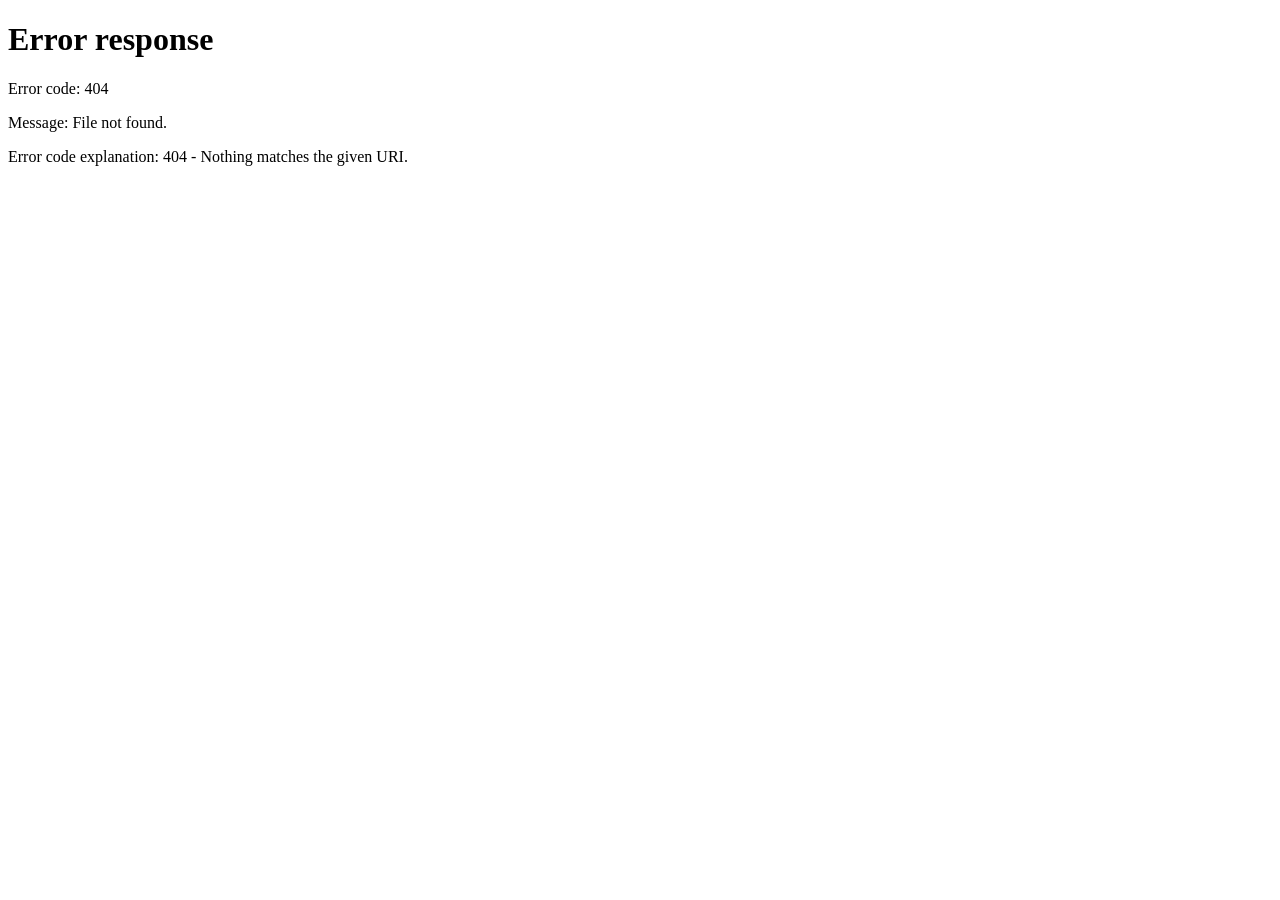
==== index.html @ 8a7a5783 "finalize" ====
<!DOCTYPE html>
<html lang="en">
<head>
    <meta charset="UTF-8">
    <meta http-equiv="refresh" content="0; url=landingpage.html">
    <script>
      // Change URL from /landingpage.html to /billyselectronics
      window.history.replaceState({}, '', '/billyselectronics');
    </script>
    <title>Redirecting...</title>
</head>
<body>
    <p>Redirecting to the landing page...</p>
</body>
</html>
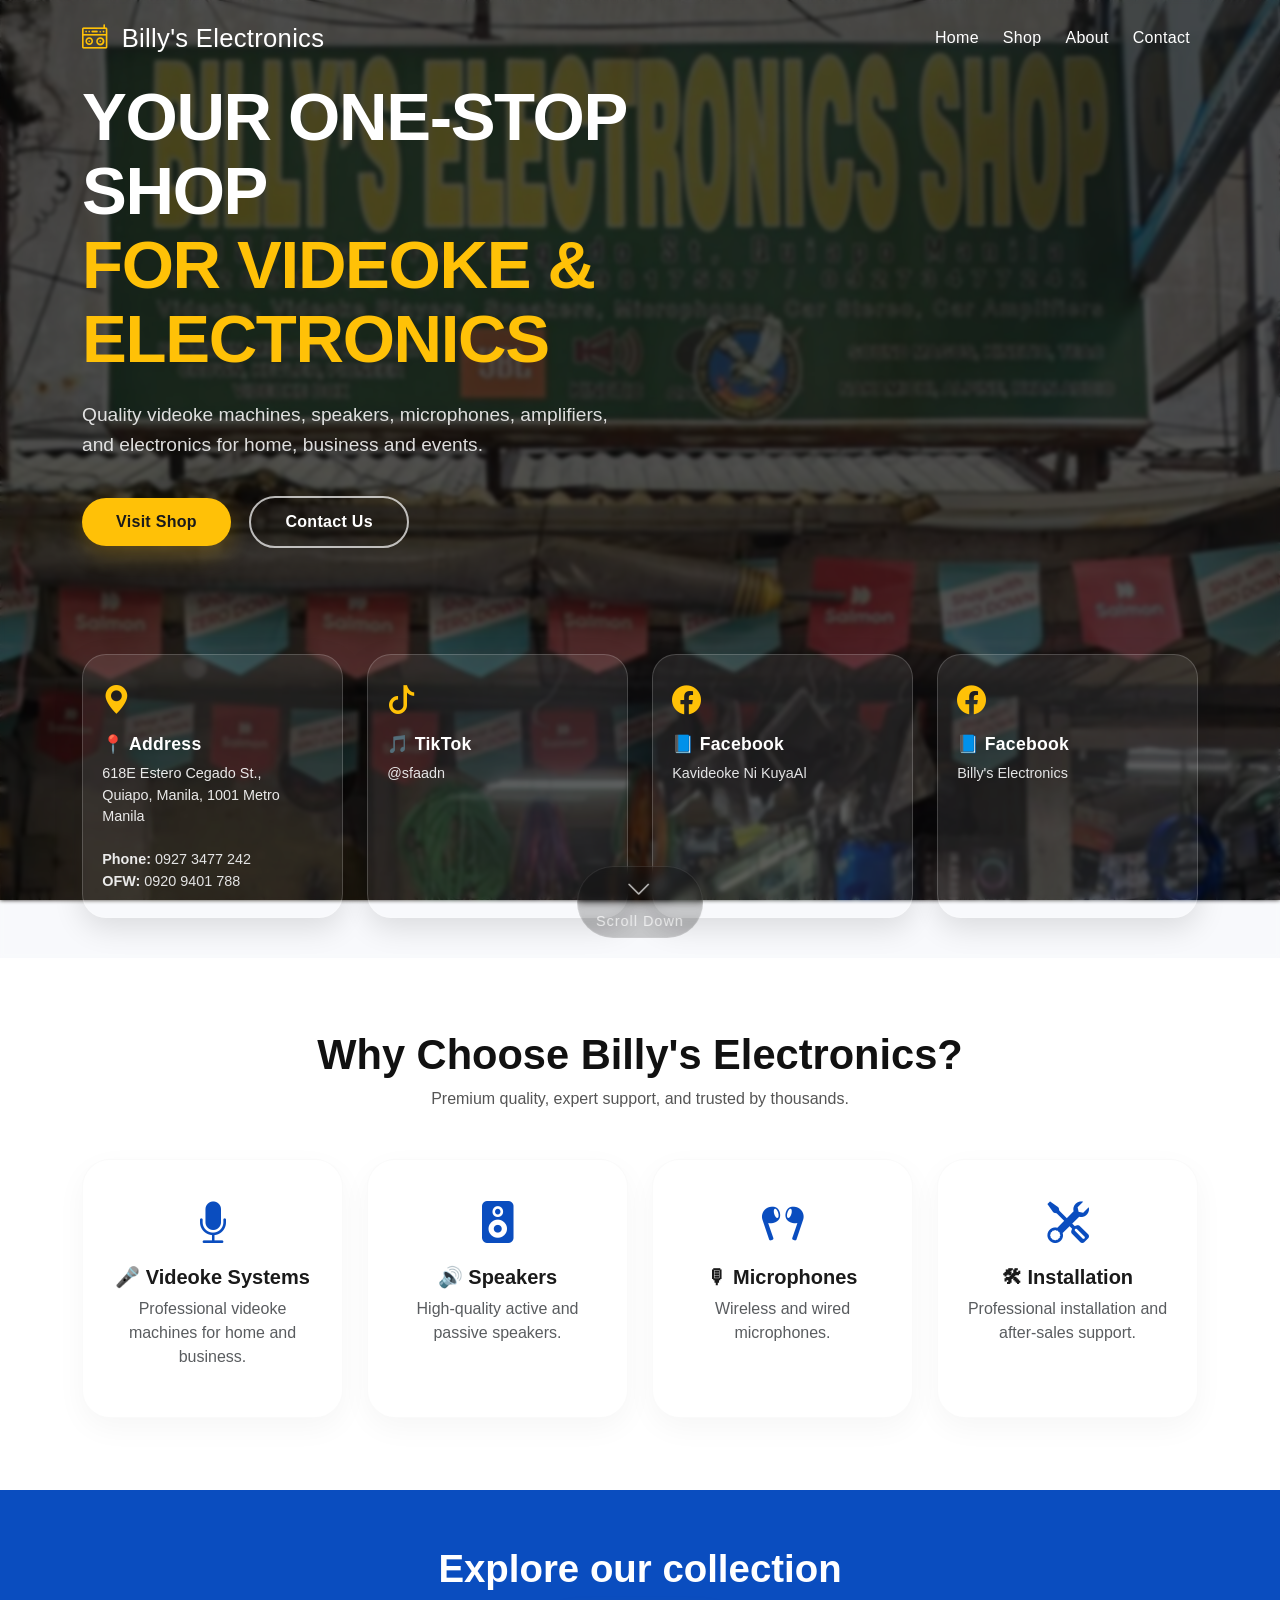
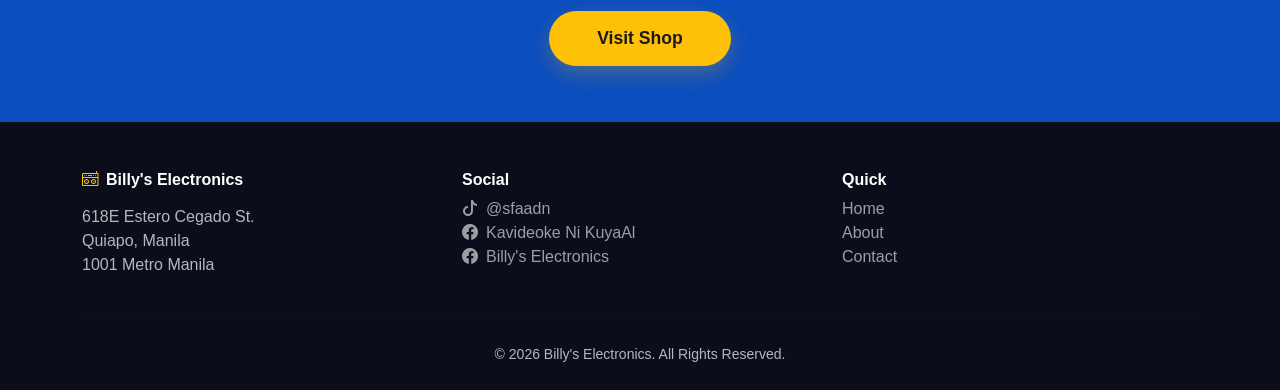
==== commit 8aa4d84d: "testing" ====
--- a/index.html
+++ b/index.html
@@ -1,15 +1,620 @@
 <!DOCTYPE html>
 <html lang="en">
 <head>
-    <meta charset="UTF-8">
-    <meta http-equiv="refresh" content="0; url=landingpage.html">
-    <script>
-      // Change URL from /landingpage.html to /billyselectronics
-      window.history.replaceState({}, '', '/billyselectronics');
-    </script>
-    <title>Redirecting...</title>
+  <meta charset="UTF-8" />
+  <meta name="viewport" content="width=device-width, initial-scale=1.0, maximum-scale=1.0, user-scalable=yes" />
+  <script>
+    // Change URL from /landingpage.html to /billyselectronics
+    window.history.replaceState({}, '', '/billyselectronics');
+  </script>
+  <title>Billy's Electronics · Videoke & Sound</title>
+  <!-- Google Fonts -->
+  <link rel="preconnect" href="https://fonts.googleapis.com" />
+  <link rel="preconnect" href="https://fonts.gstatic.com" crossorigin />
+  <link href="https://fonts.googleapis.com/css2?family=Inter:opsz,wght@14..32,300;14..32,400;14..32,600;14..32,700&family=Montserrat:wght@400;500;600;700&family=Poppins:wght@300;400;500;600;700&display=swap" rel="stylesheet" />
+  <!-- Bootstrap 5 CSS -->
+  <link href="https://cdn.jsdelivr.net/npm/bootstrap@5.3.0-alpha3/dist/css/bootstrap.min.css" rel="stylesheet" />
+  <!-- Bootstrap Icons -->
+  <link rel="stylesheet" href="https://cdn.jsdelivr.net/npm/bootstrap-icons@1.11.3/font/bootstrap-icons.min.css" />
+  <style>
+    /* ----- reset & base ----- */
+    * { margin: 0; padding: 0; box-sizing: border-box; }
+    body {
+      font-family: 'Inter', 'Poppins', 'Montserrat', sans-serif;
+      background: #f8f9fc;
+      color: #1a1a1a;
+      scroll-behavior: smooth;
+      overflow-x: hidden;
+    }
+    a { text-decoration: none; color: inherit; }
+    img { max-width: 100%; display: block; }
+
+    /* ----- color variables ----- */
+    :root {
+      --primary: #0A4DBF;
+      --secondary: #FFC107;
+      --overlay: rgba(0, 0, 0, 0.68);
+      --white: #ffffff;
+      --glass-bg: rgba(255, 255, 255, 0.08);
+      --glass-border: rgba(255, 255, 255, 0.18);
+    }
+
+    /* ----- navbar (transparent) ----- */
+    .navbar-transparent {
+      background: transparent !important;
+      transition: all 0.3s ease;
+      padding: 14px 0;
+    }
+    .navbar-transparent .navbar-brand,
+    .navbar-transparent .nav-link {
+      color: white !important;
+      font-weight: 500;
+      letter-spacing: 0.3px;
+      transition: color 0.2s;
+    }
+    .navbar-transparent .nav-link:hover {
+      color: var(--secondary) !important;
+    }
+    .navbar-scrolled {
+      background: #0A4DBF !important;
+      backdrop-filter: blur(8px);
+      -webkit-backdrop-filter: blur(8px);
+      box-shadow: 0 6px 24px rgba(0,0,0,0.12);
+      border-bottom: 1px solid rgba(255,255,255,0.08);
+    }
+    .navbar-scrolled .navbar-brand,
+    .navbar-scrolled .nav-link {
+      color: white !important;
+    }
+    .navbar-brand {
+      font-weight: 700;
+      font-size: 1.6rem;
+      letter-spacing: -0.5px;
+    }
+    .navbar-brand i {
+      color: var(--secondary);
+      margin-right: 6px;
+    }
+
+    /* ----- hero section (full viewport) ----- */
+    .hero-section {
+      min-height: 100vh;
+      width: 100%;
+      display: flex;
+      align-items: center;
+      position: relative;
+      background: linear-gradient(var(--overlay), var(--overlay)), 
+                  url("Background/bg.jpg") center/cover no-repeat;
+      background-attachment: fixed;
+      backdrop-filter: blur(2px);
+      -webkit-backdrop-filter: blur(2px);
+      padding: 80px 0 40px;
+      overflow: hidden;
+    }
+    .hero-section::before {
+      content: '';
+      position: absolute;
+      inset: 0;
+      backdrop-filter: blur(2px);
+      -webkit-backdrop-filter: blur(2px);
+      pointer-events: none;
+      z-index: 0;
+    }
+    .hero-section > .container {
+      position: relative;
+      z-index: 2;
+    }
+
+    .hero-title {
+      font-family: 'Poppins', sans-serif;
+      font-weight: 700;
+      font-size: 4.2rem;
+      line-height: 1.1;
+      color: white;
+      letter-spacing: -0.02em;
+      max-width: 800px;
+    }
+    .hero-title .highlight {
+      color: var(--secondary);
+      display: inline-block;
+    }
+    .hero-desc {
+      font-size: 1.2rem;
+      font-weight: 400;
+      color: rgba(255,255,255,0.85);
+      max-width: 540px;
+      margin: 1.5rem 0 2.2rem;
+      line-height: 1.6;
+      font-family: 'Inter', sans-serif;
+    }
+    .btn-group-hero .btn {
+      padding: 12px 34px;
+      font-weight: 600;
+      border-radius: 60px;
+      transition: all 0.25s ease;
+      margin-right: 14px;
+      margin-bottom: 10px;
+      letter-spacing: 0.3px;
+    }
+    .btn-primary-custom {
+      background: var(--secondary);
+      border: none;
+      color: #1a1a1a;
+      box-shadow: 0 8px 22px rgba(255, 193, 7, 0.25);
+    }
+    .btn-primary-custom:hover {
+      background: #e6ae00;
+      transform: translateY(-4px) scale(1.02);
+      box-shadow: 0 14px 28px rgba(255, 193, 7, 0.35);
+      color: #0a0a0a;
+    }
+    .btn-outline-light-custom {
+      background: transparent;
+      border: 2px solid rgba(255,255,255,0.7);
+      color: white;
+      backdrop-filter: blur(2px);
+    }
+    .btn-outline-light-custom:hover {
+      background: white;
+      color: #0A4DBF;
+      border-color: white;
+      transform: translateY(-4px);
+      box-shadow: 0 12px 24px rgba(0,0,0,0.15);
+    }
+
+    /* glassmorphism cards (contact info) */
+    .glass-card {
+      background: var(--glass-bg);
+      backdrop-filter: blur(12px);
+      -webkit-backdrop-filter: blur(12px);
+      border: 1px solid var(--glass-border);
+      border-radius: 24px;
+      padding: 1.5rem 1.2rem;
+      color: white;
+      transition: all 0.3s ease;
+      height: 100%;
+      box-shadow: 0 10px 30px rgba(0,0,0,0.12);
+    }
+    .glass-card:hover {
+      transform: translateY(-8px);
+      background: rgba(255,255,255,0.14);
+      border-color: rgba(255,255,255,0.3);
+      box-shadow: 0 20px 40px rgba(0,0,0,0.25);
+    }
+    .glass-card .card-icon {
+      font-size: 1.8rem;
+      margin-bottom: 8px;
+      color: var(--secondary);
+    }
+    .glass-card .card-title {
+      font-weight: 600;
+      font-size: 1.1rem;
+      letter-spacing: 0.3px;
+      color: white;
+    }
+    .glass-card .card-text {
+      font-size: 0.9rem;
+      opacity: 0.9;
+      margin: 6px 0 0;
+      line-height: 1.5;
+    }
+
+    /* floating scroll indicator */
+    .scroll-indicator {
+      position: absolute;
+      bottom: 20px;
+      left: 50%;
+      transform: translateX(-50%);
+      z-index: 5;
+      color: rgba(255,255,255,0.7);
+      text-align: center;
+      animation: floatDown 2.4s ease-in-out infinite;
+      font-size: 0.9rem;
+      letter-spacing: 1px;
+      font-weight: 300;
+      backdrop-filter: blur(4px);
+      padding: 4px 18px;
+      border-radius: 40px;
+      background: rgba(0,0,0,0.2);
+      border: 1px solid rgba(255,255,255,0.1);
+    }
+    .scroll-indicator i {
+      display: block;
+      font-size: 1.6rem;
+      margin-bottom: 2px;
+    }
+    @keyframes floatDown {
+      0% { opacity: 0.5; transform: translateX(-50%) translateY(0); }
+      50% { opacity: 1; transform: translateX(-50%) translateY(8px); }
+      100% { opacity: 0.5; transform: translateX(-50%) translateY(0); }
+    }
+
+    /* ----- sections ----- */
+    .section-title {
+      font-family: 'Poppins', sans-serif;
+      font-weight: 700;
+      font-size: 2.6rem;
+      color: #111;
+    }
+    .section-subtitle {
+      color: #555;
+      font-weight: 400;
+    }
+
+    /* feature cards (why choose) */
+    .feature-card {
+      background: white;
+      border-radius: 28px;
+      padding: 2rem 1.5rem;
+      box-shadow: 0 10px 30px rgba(0,0,0,0.04);
+      transition: all 0.3s ease;
+      height: 100%;
+      border: 1px solid rgba(0,0,0,0.02);
+    }
+    .feature-card:hover {
+      transform: translateY(-12px);
+      box-shadow: 0 28px 48px rgba(10, 77, 191, 0.08);
+      border-color: rgba(10, 77, 191, 0.12);
+    }
+    .feature-icon {
+      font-size: 2.6rem;
+      color: var(--primary);
+      margin-bottom: 10px;
+    }
+    .feature-card h5 {
+      font-weight: 700;
+      margin-top: 6px;
+    }
+
+    /* footer */
+    .footer-dark {
+      background: #0b0e1a;
+      color: rgba(255,255,255,0.7);
+      padding: 3rem 0 1.5rem;
+    }
+    .footer-dark h6 {
+      color: white;
+      font-weight: 600;
+    }
+    .footer-dark a {
+      color: rgba(255,255,255,0.6);
+      transition: 0.2s;
+    }
+    .footer-dark a:hover {
+      color: var(--secondary);
+    }
+    .footer-divider {
+      border-color: rgba(255,255,255,0.06);
+    }
+
+    /* animations */
+    .fade-up {
+      opacity: 0;
+      transform: translateY(30px);
+      animation: fadeUp 0.8s ease forwards;
+    }
+    @keyframes fadeUp {
+      to { opacity: 1; transform: translateY(0); }
+    }
+    .delay-1 { animation-delay: 0.1s; }
+    .delay-2 { animation-delay: 0.2s; }
+    .delay-3 { animation-delay: 0.3s; }
+    .delay-4 { animation-delay: 0.4s; }
+
+    /* ----- PHONE-SIZE RESPONSIVE (max-width: 576px) ----- */
+    @media (max-width: 576px) {
+      /* hero */
+      .hero-title {
+        font-size: 2.1rem !important;
+        line-height: 1.2;
+      }
+      .hero-desc {
+        font-size: 0.95rem !important;
+        max-width: 100%;
+        margin: 1rem 0 1.5rem;
+      }
+      .btn-group-hero .btn {
+        padding: 10px 22px !important;
+        font-size: 0.95rem;
+        margin-right: 6px;
+        width: 100%;
+        max-width: 200px;
+      }
+      .btn-group-hero {
+        display: flex;
+        flex-wrap: wrap;
+        gap: 10px;
+        justify-content: center;
+      }
+      /* glass cards on phone: stack & smaller */
+      .glass-card {
+        padding: 1rem 0.8rem;
+        border-radius: 20px;
+      }
+      .glass-card .card-icon {
+        font-size: 1.4rem;
+      }
+      .glass-card .card-title {
+        font-size: 0.95rem;
+      }
+      .glass-card .card-text {
+        font-size: 0.8rem;
+      }
+      /* section title */
+      .section-title {
+        font-size: 1.8rem !important;
+      }
+      /* feature cards */
+      .feature-card {
+        padding: 1.5rem 1rem;
+      }
+      .feature-icon {
+        font-size: 2rem;
+      }
+      .feature-card h5 {
+        font-size: 1rem;
+      }
+      /* footer */
+      .footer-dark {
+        text-align: center;
+      }
+      .footer-dark .col-md-4 {
+        margin-bottom: 1.5rem;
+      }
+      /* scroll indicator hidden on small screens to avoid clutter */
+      .scroll-indicator {
+        display: none;
+      }
+      /* navbar brand smaller */
+      .navbar-brand {
+        font-size: 1.2rem;
+      }
+    }
+
+    /* extra small tweaks for 375px and below */
+    @media (max-width: 375px) {
+      .hero-title {
+        font-size: 1.8rem !important;
+      }
+      .glass-card {
+        padding: 0.8rem 0.6rem;
+      }
+      .btn-group-hero .btn {
+        padding: 8px 16px !important;
+        font-size: 0.85rem;
+        max-width: 170px;
+      }
+    }
+
+    /* --- single CTA button (visit shop) --- */
+    .btn-visit-shop {
+      background: var(--secondary);
+      border: none;
+      color: #1a1a1a;
+      box-shadow: 0 8px 22px rgba(255, 193, 7, 0.25);
+      padding: 14px 48px;
+      font-weight: 600;
+      border-radius: 60px;
+      transition: all 0.25s ease;
+      font-size: 1.1rem;
+      display: inline-block;
+    }
+    .btn-visit-shop:hover {
+      background: #e6ae00;
+      transform: translateY(-4px) scale(1.02);
+      box-shadow: 0 14px 28px rgba(255, 193, 7, 0.35);
+      color: #0a0a0a;
+    }
+    .cta-single {
+      background: #0A4DBF;
+      padding: 3.5rem 0;
+      color: white;
+      text-align: center;
+    }
+    .cta-single h2 {
+      font-weight: 700;
+      font-size: 2.4rem;
+      margin-bottom: 1.2rem;
+    }
+    @media (max-width: 576px) {
+      .cta-single h2 {
+        font-size: 1.8rem !important;
+      }
+      .btn-visit-shop {
+        padding: 12px 32px;
+        font-size: 1rem;
+      }
+    }
+  </style>
 </head>
 <body>
-    <p>Redirecting to the landing page...</p>
+
+  <!-- ========== NAVBAR ========== -->
+  <nav class="navbar navbar-expand-lg navbar-transparent fixed-top" id="mainNav">
+    <div class="container">
+      <a class="navbar-brand" href="#">
+        <i class="bi bi-boombox"></i> Billy's Electronics
+      </a>
+      <button class="navbar-toggler border-0" type="button" data-bs-toggle="collapse" data-bs-target="#navMenu" 
+              aria-controls="navMenu" aria-expanded="false" aria-label="Toggle navigation">
+        <span class="navbar-toggler-icon" style="filter: invert(1);"></span>
+      </button>
+      <div class="collapse navbar-collapse" id="navMenu">
+        <ul class="navbar-nav ms-auto gap-2 align-items-lg-center">
+          <li class="nav-item"><a class="nav-link" href="#home">Home</a></li>
+          <li class="nav-item"><a class="nav-link" href="shop.html">Shop</a></li>
+          <li class="nav-item"><a class="nav-link" href="#about">About</a></li>
+          <li class="nav-item"><a class="nav-link" href="#contact">Contact</a></li>
+        </ul>
+      </div>
+    </div>
+  </nav>
+
+  <!-- ========== HERO (Landing + Contact) ========== -->
+  <section class="hero-section" id="home">
+    <div class="container">
+      <div class="row align-items-center">
+        <div class="col-lg-8">
+          <h1 class="hero-title fade-up">
+            YOUR ONE-STOP SHOP <br>
+            <span class="highlight">FOR VIDEOKE &amp; ELECTRONICS</span>
+          </h1>
+          <p class="hero-desc fade-up delay-1">
+            Quality videoke machines, speakers, microphones, amplifiers, and electronics for home, business and events.
+          </p>
+          <div class="btn-group-hero fade-up delay-2">
+            <a href="shop.html" class="btn btn-primary-custom">Visit Shop</a>
+            <a href="#contact" class="btn btn-outline-light-custom">Contact Us</a>
+          </div>
+        </div>
+      </div>
+
+      <!-- Glassmorphism contact cards (exactly as requested) -->
+      <div class="row g-4 mt-5 pt-4 fade-up delay-3" id="contact">
+        <div class="col-sm-6 col-lg-3">
+          <div class="glass-card">
+            <div class="card-icon"><i class="bi bi-geo-alt-fill"></i></div>
+            <div class="card-title">📍 Address</div>
+            <div class="card-text">
+              618E Estero Cegado St.,<br>Quiapo, Manila, 1001 Metro Manila<br><br>
+              <strong>Phone:</strong> <a href="tel:+639273477242" class="text-light text-decoration-none">0927 3477 242</a><br>
+              <strong>OFW:</strong> <a href="tel:+639209401788" class="text-light text-decoration-none">0920 9401 788</a>
+            </div>
+          </div>
+        </div>
+        <div class="col-sm-6 col-lg-3">
+          <div class="glass-card">
+            <div class="card-icon"><i class="bi bi-tiktok"></i></div>
+            <div class="card-title">🎵 TikTok</div>
+            <div class="card-text">
+              <a href="https://www.tiktok.com/@sfaadn?is_from_webapp=1&sender_device=pc" target="_blank" rel="noopener noreferrer" class="text-light text-decoration-none">@sfaadn</a>
+            </div>
+          </div>
+        </div>
+        <div class="col-sm-6 col-lg-3">
+          <div class="glass-card">
+            <div class="card-icon"><i class="bi bi-facebook"></i></div>
+            <div class="card-title">📘 Facebook</div>
+            <div class="card-text">
+              <a href="https://www.facebook.com/Kavideoke.ni.KuyaAL" target="_blank" rel="noopener noreferrer" class="text-light text-decoration-none">Kavideoke Ni KuyaAl</a>
+            </div>
+          </div>
+        </div>
+        <div class="col-sm-6 col-lg-3">
+          <div class="glass-card">
+            <div class="card-icon"><i class="bi bi-facebook"></i></div>
+            <div class="card-title">📘 Facebook</div>
+            <div class="card-text">
+              <a href="https://www.facebook.com/Billys.Electronics" target="_blank" rel="noopener noreferrer" class="text-light text-decoration-none">Billy's Electronics</a>
+            </div>
+          </div>
+        </div>
+      </div>
+    </div>
+
+    <!-- floating scroll indicator -->
+    <div class="scroll-indicator">
+      <i class="bi bi-chevron-down"></i>
+      Scroll Down
+    </div>
+  </section>
+
+  <!-- ========== ABOUT PREVIEW (Why choose) ========== -->
+  <section class="py-5" id="about" style="background: white;">
+    <div class="container py-4">
+      <div class="text-center mb-5">
+        <h2 class="section-title">Why Choose Billy's Electronics?</h2>
+        <p class="section-subtitle">Premium quality, expert support, and trusted by thousands.</p>
+      </div>
+      <div class="row g-4">
+        <div class="col-md-6 col-lg-3">
+          <div class="feature-card text-center">
+            <div class="feature-icon"><i class="bi bi-mic-fill"></i></div>
+            <h5>🎤 Videoke Systems</h5>
+            <p class="text-muted">Professional videoke machines for home and business.</p>
+          </div>
+        </div>
+        <div class="col-md-6 col-lg-3">
+          <div class="feature-card text-center">
+            <div class="feature-icon"><i class="bi bi-speaker-fill"></i></div>
+            <h5>🔊 Speakers</h5>
+            <p class="text-muted">High-quality active and passive speakers.</p>
+          </div>
+        </div>
+        <div class="col-md-6 col-lg-3">
+          <div class="feature-card text-center">
+            <div class="feature-icon"><i class="bi bi-earbuds"></i></div>
+            <h5>🎙 Microphones</h5>
+            <p class="text-muted">Wireless and wired microphones.</p>
+          </div>
+        </div>
+        <div class="col-md-6 col-lg-3">
+          <div class="feature-card text-center">
+            <div class="feature-icon"><i class="bi bi-tools"></i></div>
+            <h5>🛠 Installation</h5>
+            <p class="text-muted">Professional installation and after-sales support.</p>
+          </div>
+        </div>
+      </div>
+    </div>
+  </section>
+
+  <!-- ========== SINGLE CTA: VISIT SHOP (replaces old CTA) ========== -->
+  <section class="cta-single">
+    <div class="container">
+      <h2>Explore our collection</h2>
+      <a href="shop.html" class="btn-visit-shop">Visit Shop</a>
+    </div>
+  </section>
+
+  <!-- ========== FOOTER ========== -->
+  <footer class="footer-dark">
+    <div class="container">
+      <div class="row g-4">
+        <div class="col-md-4">
+          <h6 class="mb-3"><i class="bi bi-boombox me-2" style="color:var(--secondary);"></i>Billy's Electronics</h6>
+          <address>618E Estero Cegado St.<br>Quiapo, Manila<br>1001 Metro Manila</address>
+        </div>
+        <div class="col-md-4">
+          <h6>Social</h6>
+          <ul class="list-unstyled">
+            <li><a href="https://www.tiktok.com/@sfaadn?is_from_webapp=1&sender_device=pc" target="_blank" rel="noopener noreferrer"><i class="bi bi-tiktok me-2"></i>@sfaadn</a></li>
+            <li><a href="https://www.facebook.com/Kavideoke.ni.KuyaAL" target="_blank" rel="noopener noreferrer"><i class="bi bi-facebook me-2"></i>Kavideoke Ni KuyaAl</a></li>
+            <li><a href="https://www.facebook.com/Billys.Electronics" target="_blank" rel="noopener noreferrer"><i class="bi bi-facebook me-2"></i>Billy's Electronics</a></li>
+          </ul>
+        </div>
+        <div class="col-md-4">
+          <h6>Quick</h6>
+          <ul class="list-unstyled">
+            <li><a href="#home">Home</a></li>
+            <li><a href="#about">About</a></li>
+            <li><a href="#contact">Contact</a></li>
+          </ul>
+        </div>
+      </div>
+      <hr class="footer-divider mt-4">
+      <div class="text-center pt-2">
+        <small>© 2026 Billy's Electronics. All Rights Reserved.</small>
+      </div>
+    </div>
+  </footer>
+
+  <!-- Bootstrap JS -->
+  <script src="https://cdn.jsdelivr.net/npm/bootstrap@5.3.0-alpha3/dist/js/bootstrap.bundle.min.js"></script>
+  <!-- navbar scroll effect -->
+  <script>
+    (function() {
+      const nav = document.getElementById('mainNav');
+      window.addEventListener('scroll', function() {
+        if (window.scrollY > 50) {
+          nav.classList.add('navbar-scrolled');
+          nav.classList.remove('navbar-transparent');
+        } else {
+          nav.classList.remove('navbar-scrolled');
+          nav.classList.add('navbar-transparent');
+        }
+      });
+    })();
+  </script>
 </body>
-</html>+</html>
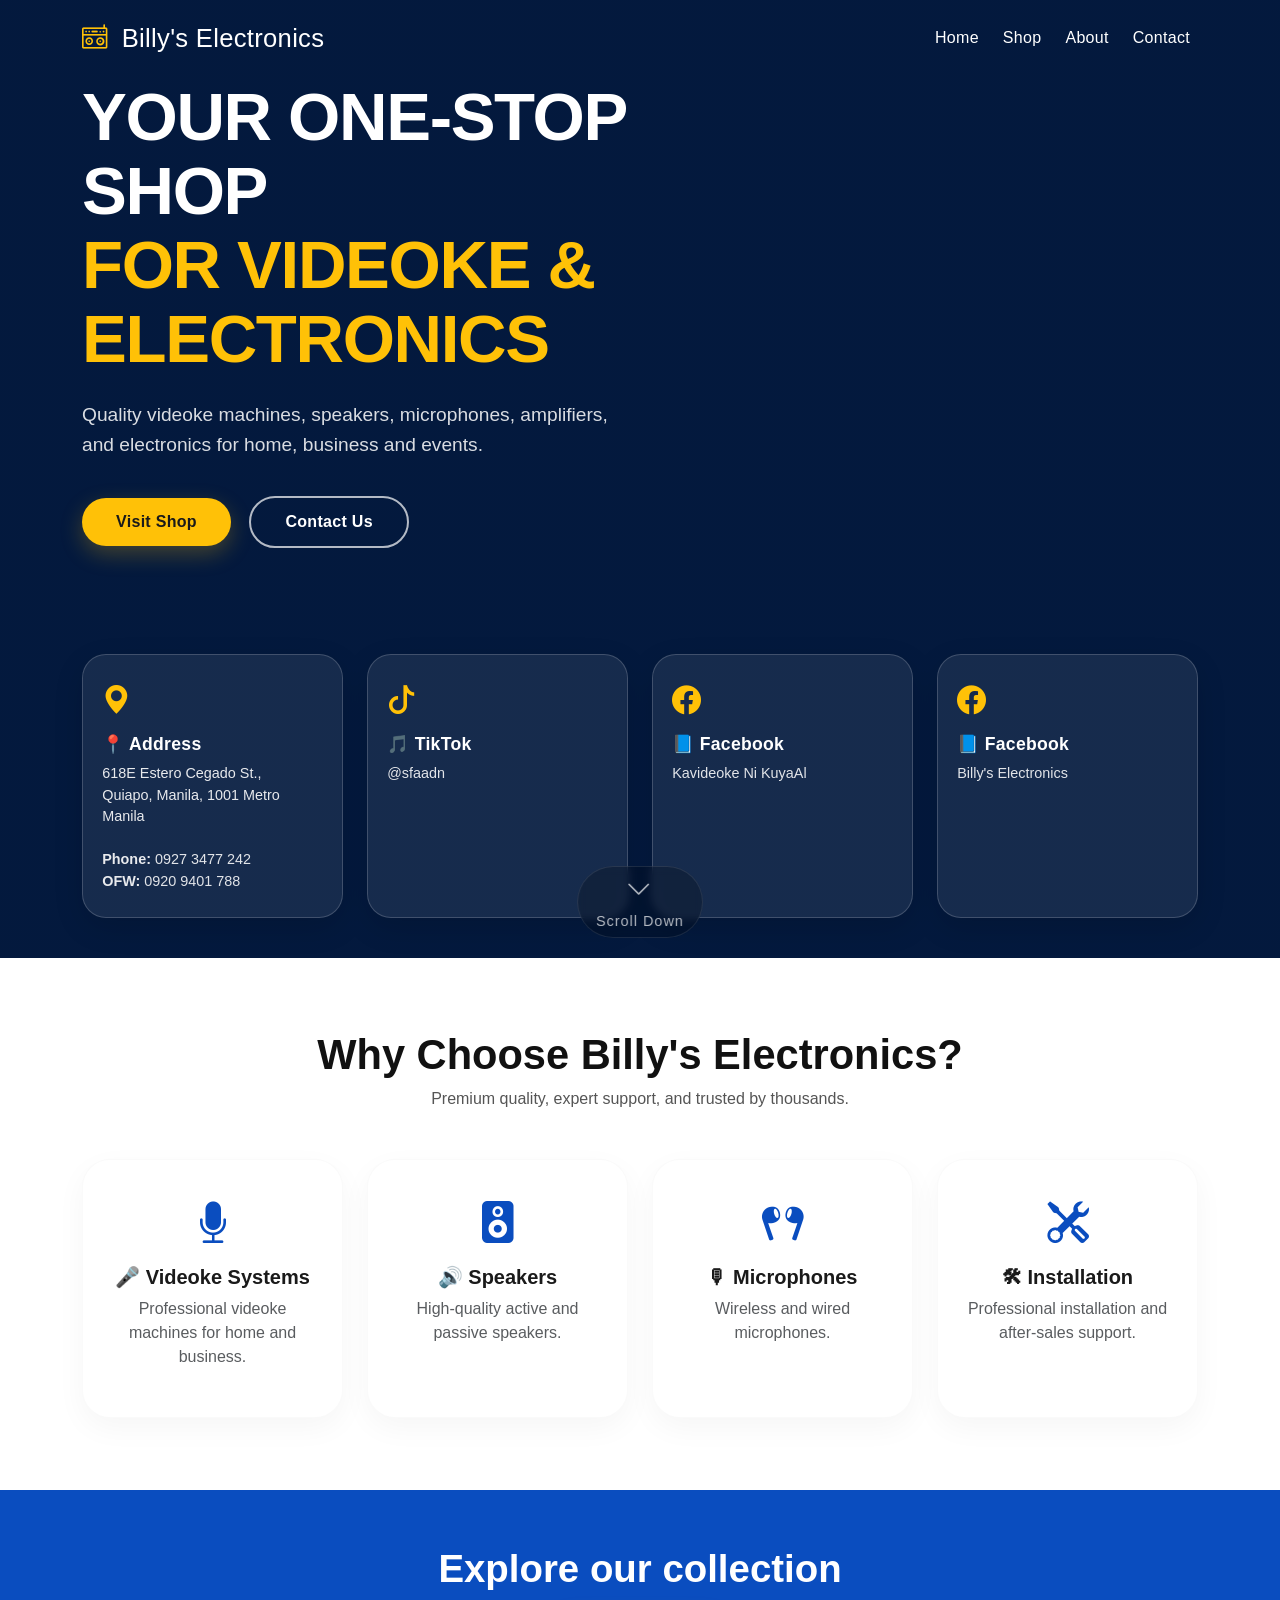
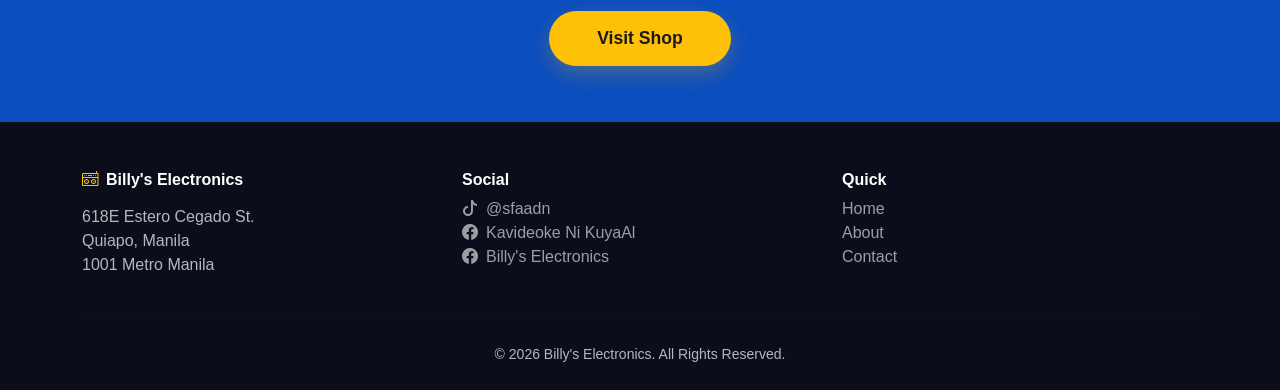
==== commit 533b7d74: "finalize" ====
--- a/index.html
+++ b/index.html
@@ -3,10 +3,6 @@
 <head>
   <meta charset="UTF-8" />
   <meta name="viewport" content="width=device-width, initial-scale=1.0, maximum-scale=1.0, user-scalable=yes" />
-  <script>
-    // Change URL from /landingpage.html to /billyselectronics
-    window.history.replaceState({}, '', '/billyselectronics');
-  </script>
   <title>Billy's Electronics · Videoke & Sound</title>
   <!-- Google Fonts -->
   <link rel="preconnect" href="https://fonts.googleapis.com" />
@@ -84,10 +80,7 @@
       align-items: center;
       position: relative;
       background: linear-gradient(var(--overlay), var(--overlay)), 
-                  url("Background/bg.jpg") center/cover no-repeat;
-      background-attachment: fixed;
-      backdrop-filter: blur(2px);
-      -webkit-backdrop-filter: blur(2px);
+                  url("data:image/svg+xml,%3Csvg xmlns='http://www.w3.org/2000/svg' width='100' height='100' viewBox='0 0 100 100'%3E%3Crect width='100' height='100' fill='%230A4DBF'/%3E%3C/svg%3E") center/cover no-repeat;
       padding: 80px 0 40px;
       overflow: hidden;
     }
@@ -95,8 +88,6 @@
       content: '';
       position: absolute;
       inset: 0;
-      backdrop-filter: blur(2px);
-      -webkit-backdrop-filter: blur(2px);
       pointer-events: none;
       z-index: 0;
     }
@@ -442,7 +433,7 @@
       <div class="collapse navbar-collapse" id="navMenu">
         <ul class="navbar-nav ms-auto gap-2 align-items-lg-center">
           <li class="nav-item"><a class="nav-link" href="#home">Home</a></li>
-          <li class="nav-item"><a class="nav-link" href="shop.html">Shop</a></li>
+          <li class="nav-item"><a class="nav-link" href="./shop.html">Shop</a></li>
           <li class="nav-item"><a class="nav-link" href="#about">About</a></li>
           <li class="nav-item"><a class="nav-link" href="#contact">Contact</a></li>
         </ul>
@@ -463,7 +454,7 @@
             Quality videoke machines, speakers, microphones, amplifiers, and electronics for home, business and events.
           </p>
           <div class="btn-group-hero fade-up delay-2">
-            <a href="shop.html" class="btn btn-primary-custom">Visit Shop</a>
+            <a href="./shop.html" class="btn btn-primary-custom">Visit Shop</a>
             <a href="#contact" class="btn btn-outline-light-custom">Contact Us</a>
           </div>
         </div>
@@ -563,7 +554,7 @@
   <section class="cta-single">
     <div class="container">
       <h2>Explore our collection</h2>
-      <a href="shop.html" class="btn-visit-shop">Visit Shop</a>
+      <a href="./shop.html" class="btn-visit-shop">Visit Shop</a>
     </div>
   </section>
 
@@ -617,4 +608,4 @@
     })();
   </script>
 </body>
-</html>
+</html>
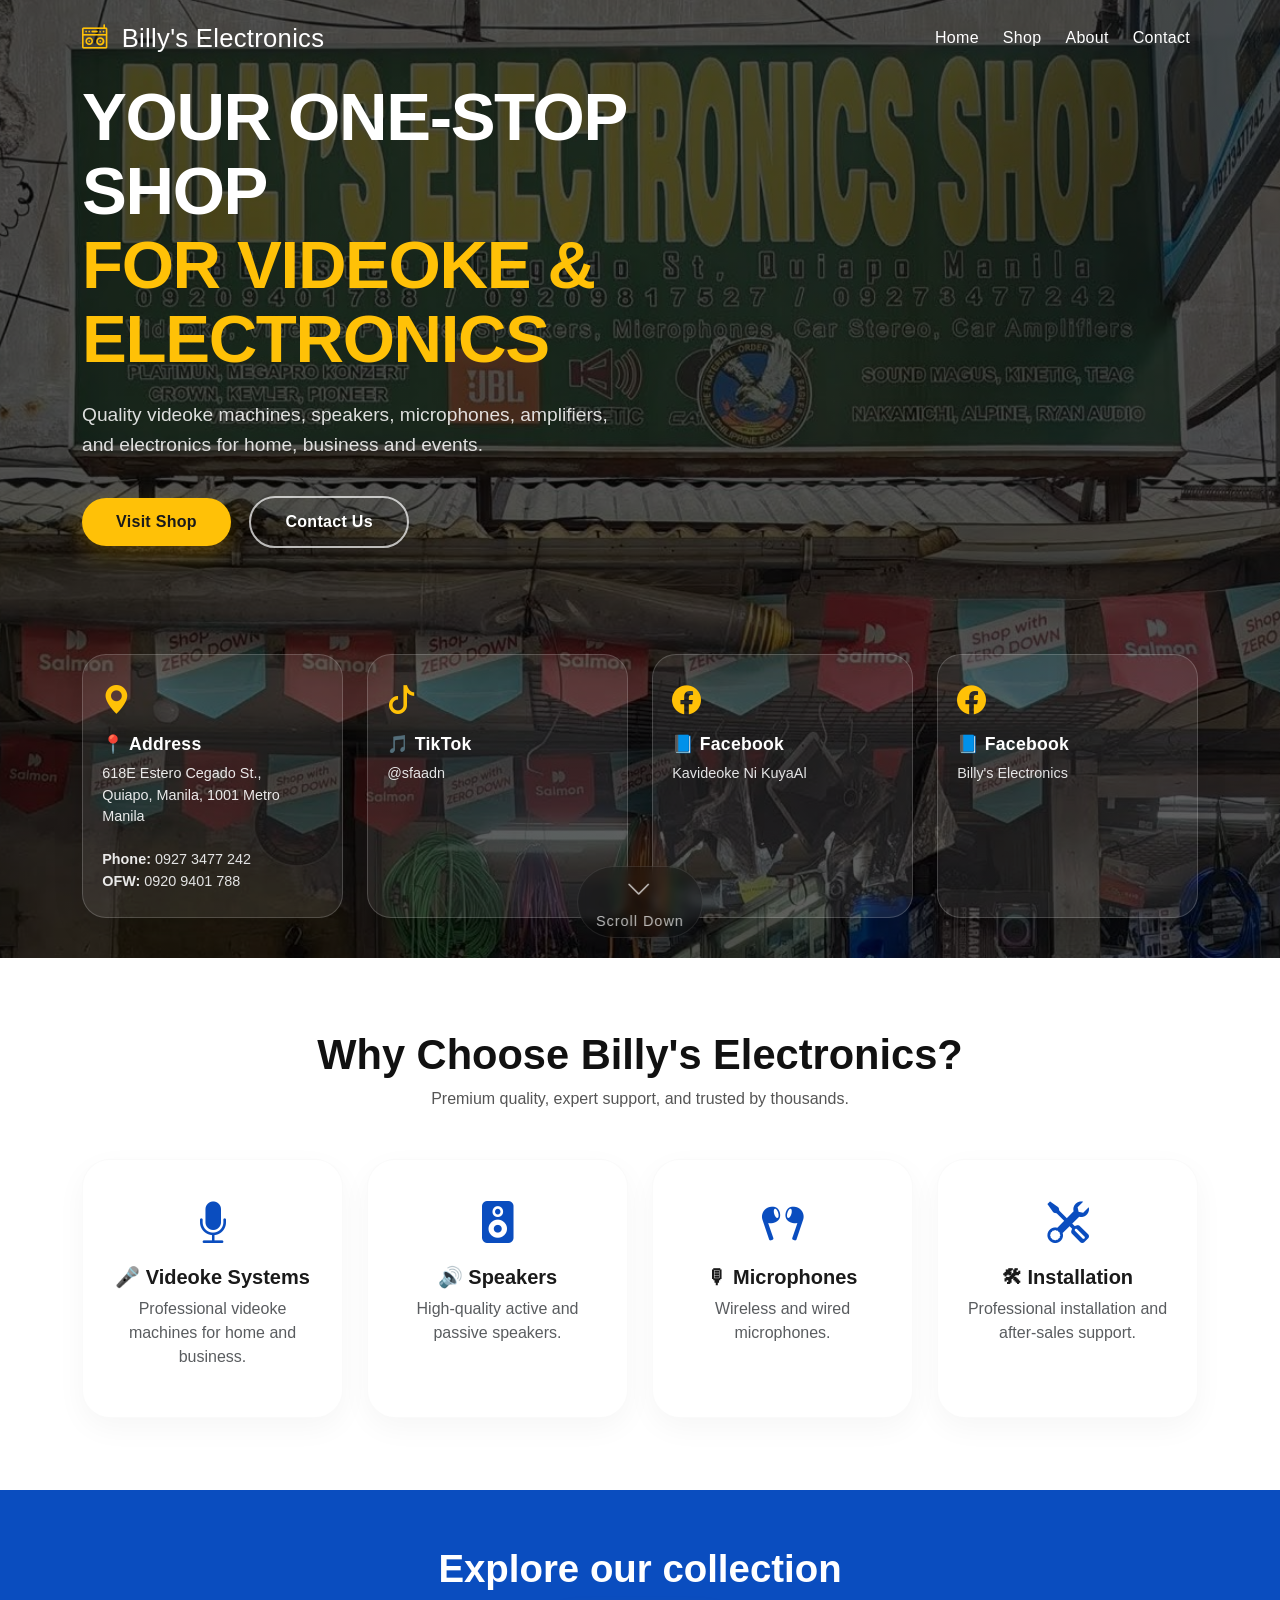
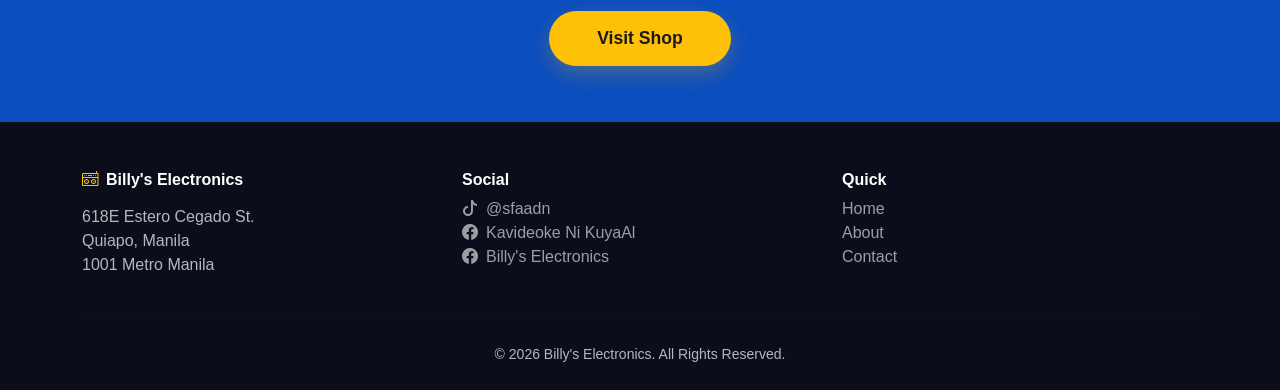
==== commit 67e546f1: "try" ====
--- a/index.html
+++ b/index.html
@@ -79,8 +79,8 @@
       display: flex;
       align-items: center;
       position: relative;
-      background: linear-gradient(var(--overlay), var(--overlay)), 
-                  url("data:image/svg+xml,%3Csvg xmlns='http://www.w3.org/2000/svg' width='100' height='100' viewBox='0 0 100 100'%3E%3Crect width='100' height='100' fill='%230A4DBF'/%3E%3C/svg%3E") center/cover no-repeat;
+      background: linear-gradient(var(--overlay), var(--overlay)),
+                  url("./Background/bg.jpg") center/cover no-repeat;
       padding: 80px 0 40px;
       overflow: hidden;
     }
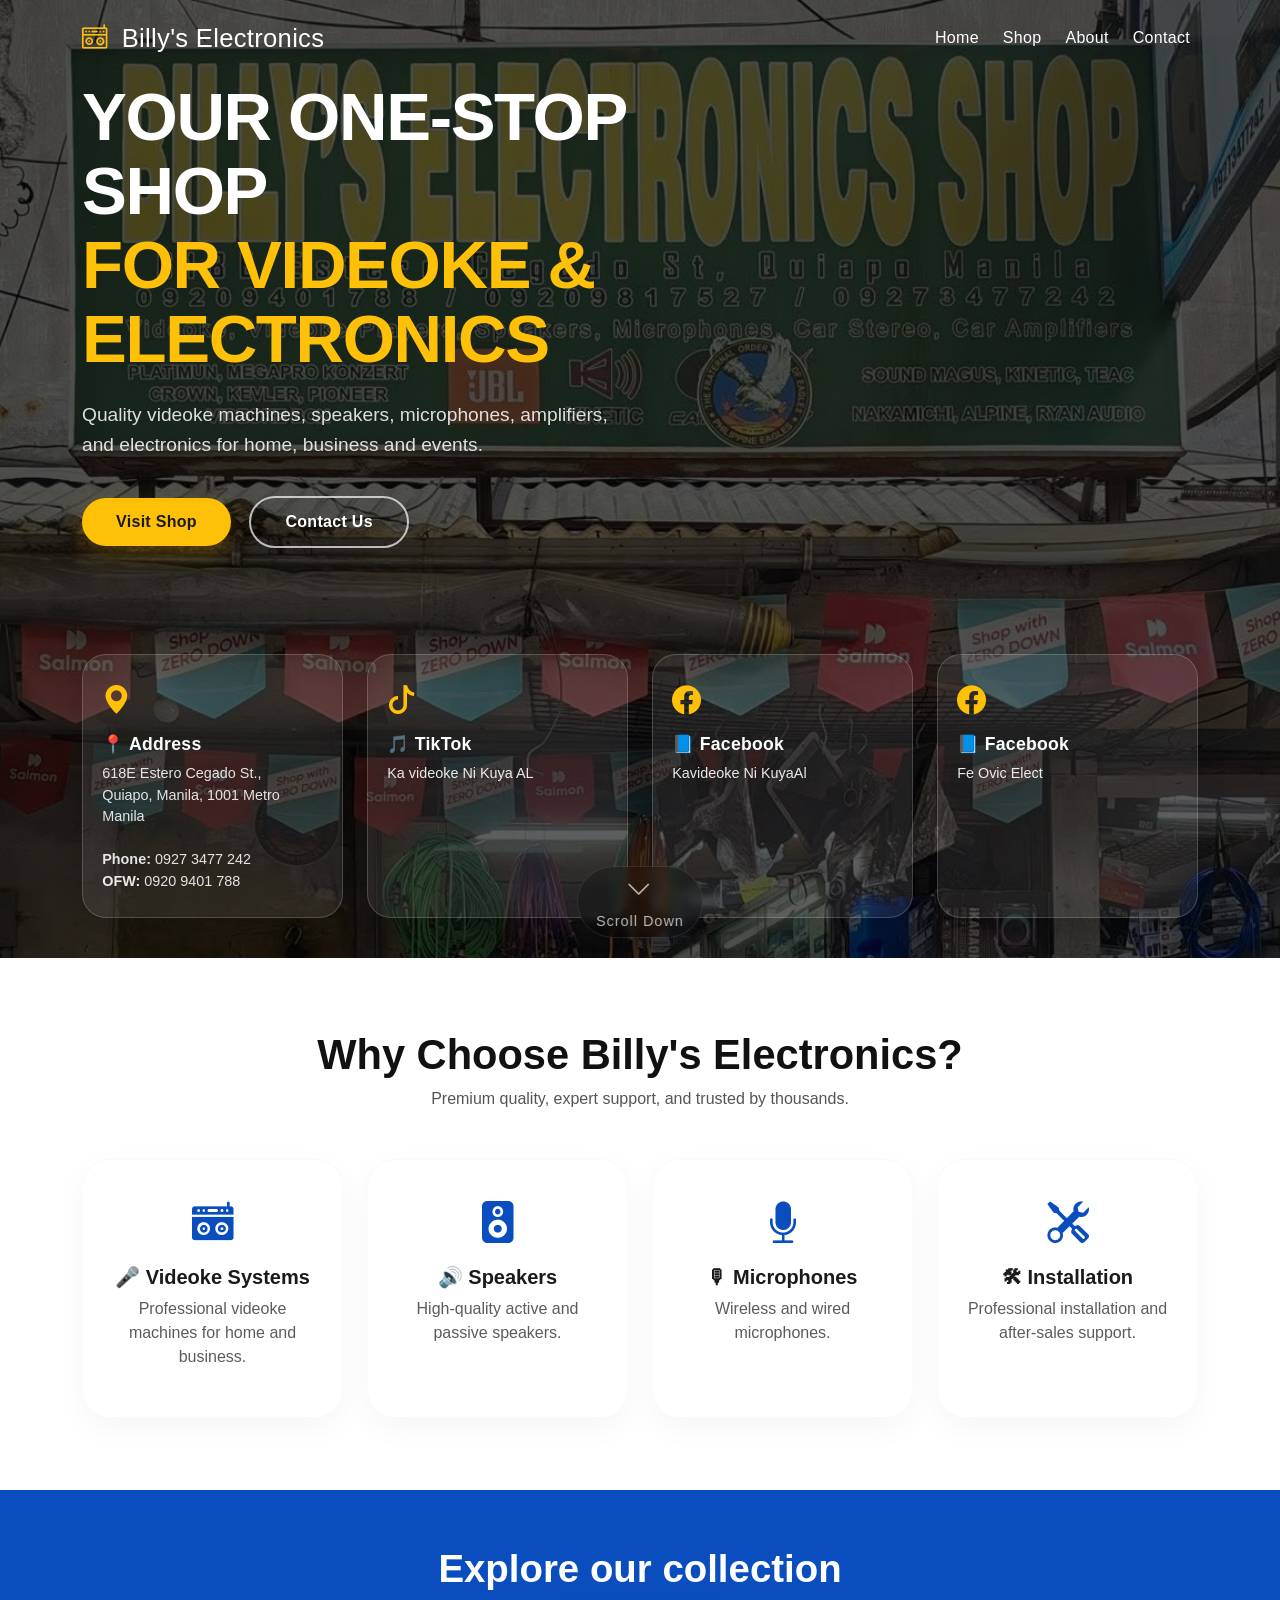
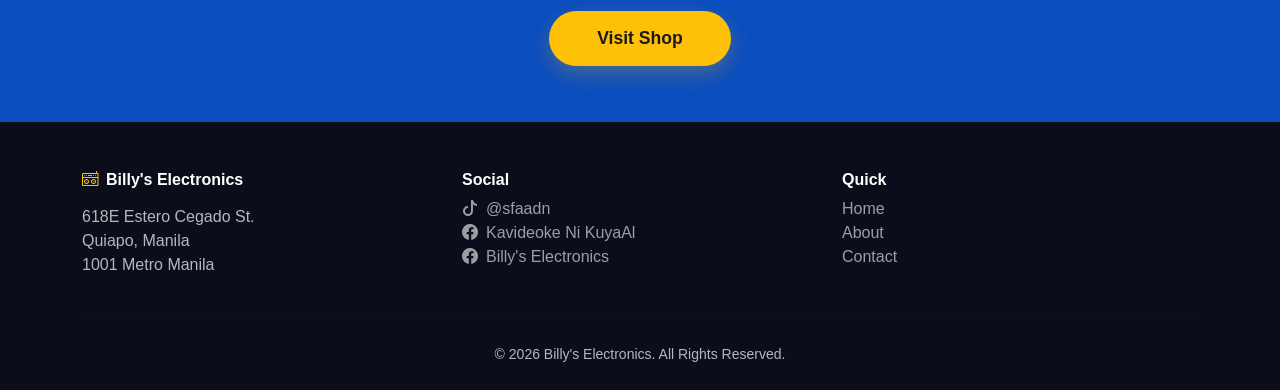
==== commit b04f15f2: "Finalize" ====
--- a/index.html
+++ b/index.html
@@ -12,411 +12,8 @@
   <link href="https://cdn.jsdelivr.net/npm/bootstrap@5.3.0-alpha3/dist/css/bootstrap.min.css" rel="stylesheet" />
   <!-- Bootstrap Icons -->
   <link rel="stylesheet" href="https://cdn.jsdelivr.net/npm/bootstrap-icons@1.11.3/font/bootstrap-icons.min.css" />
-  <style>
-    /* ----- reset & base ----- */
-    * { margin: 0; padding: 0; box-sizing: border-box; }
-    body {
-      font-family: 'Inter', 'Poppins', 'Montserrat', sans-serif;
-      background: #f8f9fc;
-      color: #1a1a1a;
-      scroll-behavior: smooth;
-      overflow-x: hidden;
-    }
-    a { text-decoration: none; color: inherit; }
-    img { max-width: 100%; display: block; }
-
-    /* ----- color variables ----- */
-    :root {
-      --primary: #0A4DBF;
-      --secondary: #FFC107;
-      --overlay: rgba(0, 0, 0, 0.68);
-      --white: #ffffff;
-      --glass-bg: rgba(255, 255, 255, 0.08);
-      --glass-border: rgba(255, 255, 255, 0.18);
-    }
-
-    /* ----- navbar (transparent) ----- */
-    .navbar-transparent {
-      background: transparent !important;
-      transition: all 0.3s ease;
-      padding: 14px 0;
-    }
-    .navbar-transparent .navbar-brand,
-    .navbar-transparent .nav-link {
-      color: white !important;
-      font-weight: 500;
-      letter-spacing: 0.3px;
-      transition: color 0.2s;
-    }
-    .navbar-transparent .nav-link:hover {
-      color: var(--secondary) !important;
-    }
-    .navbar-scrolled {
-      background: #0A4DBF !important;
-      backdrop-filter: blur(8px);
-      -webkit-backdrop-filter: blur(8px);
-      box-shadow: 0 6px 24px rgba(0,0,0,0.12);
-      border-bottom: 1px solid rgba(255,255,255,0.08);
-    }
-    .navbar-scrolled .navbar-brand,
-    .navbar-scrolled .nav-link {
-      color: white !important;
-    }
-    .navbar-brand {
-      font-weight: 700;
-      font-size: 1.6rem;
-      letter-spacing: -0.5px;
-    }
-    .navbar-brand i {
-      color: var(--secondary);
-      margin-right: 6px;
-    }
-
-    /* ----- hero section (full viewport) ----- */
-    .hero-section {
-      min-height: 100vh;
-      width: 100%;
-      display: flex;
-      align-items: center;
-      position: relative;
-      background: linear-gradient(var(--overlay), var(--overlay)),
-                  url("./Background/bg.jpg") center/cover no-repeat;
-      padding: 80px 0 40px;
-      overflow: hidden;
-    }
-    .hero-section::before {
-      content: '';
-      position: absolute;
-      inset: 0;
-      pointer-events: none;
-      z-index: 0;
-    }
-    .hero-section > .container {
-      position: relative;
-      z-index: 2;
-    }
-
-    .hero-title {
-      font-family: 'Poppins', sans-serif;
-      font-weight: 700;
-      font-size: 4.2rem;
-      line-height: 1.1;
-      color: white;
-      letter-spacing: -0.02em;
-      max-width: 800px;
-    }
-    .hero-title .highlight {
-      color: var(--secondary);
-      display: inline-block;
-    }
-    .hero-desc {
-      font-size: 1.2rem;
-      font-weight: 400;
-      color: rgba(255,255,255,0.85);
-      max-width: 540px;
-      margin: 1.5rem 0 2.2rem;
-      line-height: 1.6;
-      font-family: 'Inter', sans-serif;
-    }
-    .btn-group-hero .btn {
-      padding: 12px 34px;
-      font-weight: 600;
-      border-radius: 60px;
-      transition: all 0.25s ease;
-      margin-right: 14px;
-      margin-bottom: 10px;
-      letter-spacing: 0.3px;
-    }
-    .btn-primary-custom {
-      background: var(--secondary);
-      border: none;
-      color: #1a1a1a;
-      box-shadow: 0 8px 22px rgba(255, 193, 7, 0.25);
-    }
-    .btn-primary-custom:hover {
-      background: #e6ae00;
-      transform: translateY(-4px) scale(1.02);
-      box-shadow: 0 14px 28px rgba(255, 193, 7, 0.35);
-      color: #0a0a0a;
-    }
-    .btn-outline-light-custom {
-      background: transparent;
-      border: 2px solid rgba(255,255,255,0.7);
-      color: white;
-      backdrop-filter: blur(2px);
-    }
-    .btn-outline-light-custom:hover {
-      background: white;
-      color: #0A4DBF;
-      border-color: white;
-      transform: translateY(-4px);
-      box-shadow: 0 12px 24px rgba(0,0,0,0.15);
-    }
-
-    /* glassmorphism cards (contact info) */
-    .glass-card {
-      background: var(--glass-bg);
-      backdrop-filter: blur(12px);
-      -webkit-backdrop-filter: blur(12px);
-      border: 1px solid var(--glass-border);
-      border-radius: 24px;
-      padding: 1.5rem 1.2rem;
-      color: white;
-      transition: all 0.3s ease;
-      height: 100%;
-      box-shadow: 0 10px 30px rgba(0,0,0,0.12);
-    }
-    .glass-card:hover {
-      transform: translateY(-8px);
-      background: rgba(255,255,255,0.14);
-      border-color: rgba(255,255,255,0.3);
-      box-shadow: 0 20px 40px rgba(0,0,0,0.25);
-    }
-    .glass-card .card-icon {
-      font-size: 1.8rem;
-      margin-bottom: 8px;
-      color: var(--secondary);
-    }
-    .glass-card .card-title {
-      font-weight: 600;
-      font-size: 1.1rem;
-      letter-spacing: 0.3px;
-      color: white;
-    }
-    .glass-card .card-text {
-      font-size: 0.9rem;
-      opacity: 0.9;
-      margin: 6px 0 0;
-      line-height: 1.5;
-    }
-
-    /* floating scroll indicator */
-    .scroll-indicator {
-      position: absolute;
-      bottom: 20px;
-      left: 50%;
-      transform: translateX(-50%);
-      z-index: 5;
-      color: rgba(255,255,255,0.7);
-      text-align: center;
-      animation: floatDown 2.4s ease-in-out infinite;
-      font-size: 0.9rem;
-      letter-spacing: 1px;
-      font-weight: 300;
-      backdrop-filter: blur(4px);
-      padding: 4px 18px;
-      border-radius: 40px;
-      background: rgba(0,0,0,0.2);
-      border: 1px solid rgba(255,255,255,0.1);
-    }
-    .scroll-indicator i {
-      display: block;
-      font-size: 1.6rem;
-      margin-bottom: 2px;
-    }
-    @keyframes floatDown {
-      0% { opacity: 0.5; transform: translateX(-50%) translateY(0); }
-      50% { opacity: 1; transform: translateX(-50%) translateY(8px); }
-      100% { opacity: 0.5; transform: translateX(-50%) translateY(0); }
-    }
-
-    /* ----- sections ----- */
-    .section-title {
-      font-family: 'Poppins', sans-serif;
-      font-weight: 700;
-      font-size: 2.6rem;
-      color: #111;
-    }
-    .section-subtitle {
-      color: #555;
-      font-weight: 400;
-    }
-
-    /* feature cards (why choose) */
-    .feature-card {
-      background: white;
-      border-radius: 28px;
-      padding: 2rem 1.5rem;
-      box-shadow: 0 10px 30px rgba(0,0,0,0.04);
-      transition: all 0.3s ease;
-      height: 100%;
-      border: 1px solid rgba(0,0,0,0.02);
-    }
-    .feature-card:hover {
-      transform: translateY(-12px);
-      box-shadow: 0 28px 48px rgba(10, 77, 191, 0.08);
-      border-color: rgba(10, 77, 191, 0.12);
-    }
-    .feature-icon {
-      font-size: 2.6rem;
-      color: var(--primary);
-      margin-bottom: 10px;
-    }
-    .feature-card h5 {
-      font-weight: 700;
-      margin-top: 6px;
-    }
-
-    /* footer */
-    .footer-dark {
-      background: #0b0e1a;
-      color: rgba(255,255,255,0.7);
-      padding: 3rem 0 1.5rem;
-    }
-    .footer-dark h6 {
-      color: white;
-      font-weight: 600;
-    }
-    .footer-dark a {
-      color: rgba(255,255,255,0.6);
-      transition: 0.2s;
-    }
-    .footer-dark a:hover {
-      color: var(--secondary);
-    }
-    .footer-divider {
-      border-color: rgba(255,255,255,0.06);
-    }
-
-    /* animations */
-    .fade-up {
-      opacity: 0;
-      transform: translateY(30px);
-      animation: fadeUp 0.8s ease forwards;
-    }
-    @keyframes fadeUp {
-      to { opacity: 1; transform: translateY(0); }
-    }
-    .delay-1 { animation-delay: 0.1s; }
-    .delay-2 { animation-delay: 0.2s; }
-    .delay-3 { animation-delay: 0.3s; }
-    .delay-4 { animation-delay: 0.4s; }
-
-    /* ----- PHONE-SIZE RESPONSIVE (max-width: 576px) ----- */
-    @media (max-width: 576px) {
-      /* hero */
-      .hero-title {
-        font-size: 2.1rem !important;
-        line-height: 1.2;
-      }
-      .hero-desc {
-        font-size: 0.95rem !important;
-        max-width: 100%;
-        margin: 1rem 0 1.5rem;
-      }
-      .btn-group-hero .btn {
-        padding: 10px 22px !important;
-        font-size: 0.95rem;
-        margin-right: 6px;
-        width: 100%;
-        max-width: 200px;
-      }
-      .btn-group-hero {
-        display: flex;
-        flex-wrap: wrap;
-        gap: 10px;
-        justify-content: center;
-      }
-      /* glass cards on phone: stack & smaller */
-      .glass-card {
-        padding: 1rem 0.8rem;
-        border-radius: 20px;
-      }
-      .glass-card .card-icon {
-        font-size: 1.4rem;
-      }
-      .glass-card .card-title {
-        font-size: 0.95rem;
-      }
-      .glass-card .card-text {
-        font-size: 0.8rem;
-      }
-      /* section title */
-      .section-title {
-        font-size: 1.8rem !important;
-      }
-      /* feature cards */
-      .feature-card {
-        padding: 1.5rem 1rem;
-      }
-      .feature-icon {
-        font-size: 2rem;
-      }
-      .feature-card h5 {
-        font-size: 1rem;
-      }
-      /* footer */
-      .footer-dark {
-        text-align: center;
-      }
-      .footer-dark .col-md-4 {
-        margin-bottom: 1.5rem;
-      }
-      /* scroll indicator hidden on small screens to avoid clutter */
-      .scroll-indicator {
-        display: none;
-      }
-      /* navbar brand smaller */
-      .navbar-brand {
-        font-size: 1.2rem;
-      }
-    }
-
-    /* extra small tweaks for 375px and below */
-    @media (max-width: 375px) {
-      .hero-title {
-        font-size: 1.8rem !important;
-      }
-      .glass-card {
-        padding: 0.8rem 0.6rem;
-      }
-      .btn-group-hero .btn {
-        padding: 8px 16px !important;
-        font-size: 0.85rem;
-        max-width: 170px;
-      }
-    }
-
-    /* --- single CTA button (visit shop) --- */
-    .btn-visit-shop {
-      background: var(--secondary);
-      border: none;
-      color: #1a1a1a;
-      box-shadow: 0 8px 22px rgba(255, 193, 7, 0.25);
-      padding: 14px 48px;
-      font-weight: 600;
-      border-radius: 60px;
-      transition: all 0.25s ease;
-      font-size: 1.1rem;
-      display: inline-block;
-    }
-    .btn-visit-shop:hover {
-      background: #e6ae00;
-      transform: translateY(-4px) scale(1.02);
-      box-shadow: 0 14px 28px rgba(255, 193, 7, 0.35);
-      color: #0a0a0a;
-    }
-    .cta-single {
-      background: #0A4DBF;
-      padding: 3.5rem 0;
-      color: white;
-      text-align: center;
-    }
-    .cta-single h2 {
-      font-weight: 700;
-      font-size: 2.4rem;
-      margin-bottom: 1.2rem;
-    }
-    @media (max-width: 576px) {
-      .cta-single h2 {
-        font-size: 1.8rem !important;
-      }
-      .btn-visit-shop {
-        padding: 12px 32px;
-        font-size: 1rem;
-      }
-    }
-  </style>
+  <!-- Custom CSS -->
+  <link rel="stylesheet" href="./assets/style.css?v=1.0" />
 </head>
 <body>
 
@@ -462,44 +59,93 @@
 
       <!-- Glassmorphism contact cards (exactly as requested) -->
       <div class="row g-4 mt-5 pt-4 fade-up delay-3" id="contact">
-        <div class="col-sm-6 col-lg-3">
-          <div class="glass-card">
-            <div class="card-icon"><i class="bi bi-geo-alt-fill"></i></div>
-            <div class="card-title">📍 Address</div>
-            <div class="card-text">
-              618E Estero Cegado St.,<br>Quiapo, Manila, 1001 Metro Manila<br><br>
-              <strong>Phone:</strong> <a href="tel:+639273477242" class="text-light text-decoration-none">0927 3477 242</a><br>
-              <strong>OFW:</strong> <a href="tel:+639209401788" class="text-light text-decoration-none">0920 9401 788</a>
-            </div>
-          </div>
-        </div>
-        <div class="col-sm-6 col-lg-3">
-          <div class="glass-card">
-            <div class="card-icon"><i class="bi bi-tiktok"></i></div>
-            <div class="card-title">🎵 TikTok</div>
-            <div class="card-text">
-              <a href="https://www.tiktok.com/@sfaadn?is_from_webapp=1&sender_device=pc" target="_blank" rel="noopener noreferrer" class="text-light text-decoration-none">@sfaadn</a>
-            </div>
-          </div>
-        </div>
-        <div class="col-sm-6 col-lg-3">
-          <div class="glass-card">
-            <div class="card-icon"><i class="bi bi-facebook"></i></div>
-            <div class="card-title">📘 Facebook</div>
-            <div class="card-text">
-              <a href="https://www.facebook.com/Kavideoke.ni.KuyaAL" target="_blank" rel="noopener noreferrer" class="text-light text-decoration-none">Kavideoke Ni KuyaAl</a>
-            </div>
-          </div>
-        </div>
-        <div class="col-sm-6 col-lg-3">
-          <div class="glass-card">
-            <div class="card-icon"><i class="bi bi-facebook"></i></div>
-            <div class="card-title">📘 Facebook</div>
-            <div class="card-text">
-              <a href="https://www.facebook.com/Billys.Electronics" target="_blank" rel="noopener noreferrer" class="text-light text-decoration-none">Billy's Electronics</a>
-            </div>
-          </div>
-        </div>
+<div class="col-sm-6 col-lg-3">
+  <a href="https://www.google.com/maps/place/Billy's+electronics+shop/@14.600222,120.9794841,17z/data=!3m1!4b1!4m6!3m5!1s0x3397cb4b076d0e63:0x5e5306a1c8e53743!8m2!3d14.600222!4d120.982059!16s%2Fg%2F11trv49k4q?entry=ttu&g_ep=EgoyMDI2MDcxNS4wIKXMDSoASAFQAw%3D%3D"
+     target="_blank"
+     rel="noopener noreferrer"
+     class="text-decoration-none text-light">
+
+    <div class="glass-card">
+      <div class="card-icon">
+        <i class="bi bi-geo-alt-fill"></i>
+      </div>
+      <div class="card-title">📍 Address</div>
+      <div class="card-text">
+        618E Estero Cegado St.,<br>
+        Quiapo, Manila, 1001 Metro Manila<br><br>
+
+        <strong>Phone:</strong>
+        <a href="tel:+639273477242"
+           onclick="event.stopPropagation();"
+           class="text-light text-decoration-none">
+          0927 3477 242
+        </a><br>
+
+        <strong>OFW:</strong>
+        <a href="tel:+639209401788"
+           onclick="event.stopPropagation();"
+           class="text-light text-decoration-none">
+          0920 9401 788
+        </a>
+      </div>
+    </div>
+
+  </a>
+</div>
+<div class="col-sm-6 col-lg-3">
+  <a href="https://www.tiktok.com/@sfaadn?is_from_webapp=1&sender_device=pc"
+     target="_blank"
+     rel="noopener noreferrer"
+     class="text-decoration-none text-light">
+
+    <div class="glass-card">
+      <div class="card-icon">
+        <i class="bi bi-tiktok"></i>
+      </div>
+      <div class="card-title">🎵 TikTok</div>
+      <div class="card-text">
+        Ka videoke Ni Kuya AL<br>
+      </div>
+    </div>
+
+  </a>
+</div>
+<div class="col-sm-6 col-lg-3">
+  <a href="https://www.facebook.com/Kavideoke.ni.KuyaAL"
+     target="_blank"
+     rel="noopener noreferrer"
+     class="text-decoration-none text-light">
+
+    <div class="glass-card">
+      <div class="card-icon">
+        <i class="bi bi-facebook"></i>
+      </div>
+      <div class="card-title">📘 Facebook</div>
+      <div class="card-text">
+        Kavideoke Ni KuyaAl
+      </div>
+    </div>
+
+  </a>
+</div>
+<div class="col-sm-6 col-lg-3">
+  <a href="https://www.facebook.com/Billys.Electronics"
+     target="_blank"
+     rel="noopener noreferrer"
+     class="text-decoration-none text-light">
+
+    <div class="glass-card">
+      <div class="card-icon">
+        <i class="bi bi-facebook"></i>
+      </div>
+      <div class="card-title">📘 Facebook</div>
+      <div class="card-text">
+        Fe Ovic Elect
+      </div>
+    </div>
+
+  </a>
+</div>
       </div>
     </div>
 
@@ -518,13 +164,13 @@
         <p class="section-subtitle">Premium quality, expert support, and trusted by thousands.</p>
       </div>
       <div class="row g-4">
-        <div class="col-md-6 col-lg-3">
-          <div class="feature-card text-center">
-            <div class="feature-icon"><i class="bi bi-mic-fill"></i></div>
-            <h5>🎤 Videoke Systems</h5>
-            <p class="text-muted">Professional videoke machines for home and business.</p>
-          </div>
-        </div>
+<div class="col-md-6 col-lg-3">
+  <div class="feature-card text-center">
+    <div class="feature-icon"><i class="bi bi-boombox-fill"></i></div>
+    <h5>🎤 Videoke Systems</h5>
+    <p class="text-muted">Professional videoke machines for home and business.</p>
+  </div>
+</div>
         <div class="col-md-6 col-lg-3">
           <div class="feature-card text-center">
             <div class="feature-icon"><i class="bi bi-speaker-fill"></i></div>
@@ -532,13 +178,13 @@
             <p class="text-muted">High-quality active and passive speakers.</p>
           </div>
         </div>
-        <div class="col-md-6 col-lg-3">
-          <div class="feature-card text-center">
-            <div class="feature-icon"><i class="bi bi-earbuds"></i></div>
-            <h5>🎙 Microphones</h5>
-            <p class="text-muted">Wireless and wired microphones.</p>
-          </div>
-        </div>
+<div class="col-md-6 col-lg-3">
+  <div class="feature-card text-center">
+    <div class="feature-icon"><i class="bi bi-mic-fill"></i></div>
+    <h5>🎙 Microphones</h5>
+    <p class="text-muted">Wireless and wired microphones.</p>
+  </div>
+</div>
         <div class="col-md-6 col-lg-3">
           <div class="feature-card text-center">
             <div class="feature-icon"><i class="bi bi-tools"></i></div>
--- a/assets/style.css
+++ b/assets/style.css
@@ -0,0 +1,405 @@
+
+    /* ----- reset & base ----- */
+    * { margin: 0; padding: 0; box-sizing: border-box; }
+    body {
+      font-family: 'Inter', 'Poppins', 'Montserrat', sans-serif;
+      background: #f8f9fc;
+      color: #1a1a1a;
+      scroll-behavior: smooth;
+      overflow-x: hidden;
+    }
+    a { text-decoration: none; color: inherit; }
+    img { max-width: 100%; display: block; }
+
+    /* ----- color variables ----- */
+    :root {
+      --primary: #0A4DBF;
+      --secondary: #FFC107;
+      --overlay: rgba(0, 0, 0, 0.68);
+      --white: #ffffff;
+      --glass-bg: rgba(255, 255, 255, 0.08);
+      --glass-border: rgba(255, 255, 255, 0.18);
+    }
+
+    /* ----- navbar (transparent) ----- */
+    .navbar-transparent {
+      background: transparent !important;
+      transition: all 0.3s ease;
+      padding: 14px 0;
+    }
+    .navbar-transparent .navbar-brand,
+    .navbar-transparent .nav-link {
+      color: white !important;
+      font-weight: 500;
+      letter-spacing: 0.3px;
+      transition: color 0.2s;
+    }
+    .navbar-transparent .nav-link:hover {
+      color: var(--secondary) !important;
+    }
+    .navbar-scrolled {
+      background: #0A4DBF !important;
+      backdrop-filter: blur(8px);
+      -webkit-backdrop-filter: blur(8px);
+      box-shadow: 0 6px 24px rgba(0,0,0,0.12);
+      border-bottom: 1px solid rgba(255,255,255,0.08);
+    }
+    .navbar-scrolled .navbar-brand,
+    .navbar-scrolled .nav-link {
+      color: white !important;
+    }
+    .navbar-brand {
+      font-weight: 700;
+      font-size: 1.6rem;
+      letter-spacing: -0.5px;
+    }
+    .navbar-brand i {
+      color: var(--secondary);
+      margin-right: 6px;
+    }
+
+    /* ----- hero section (full viewport) ----- */
+    .hero-section {
+      min-height: 100vh;
+      width: 100%;
+      display: flex;
+      align-items: center;
+      position: relative;
+      background: linear-gradient(var(--overlay), var(--overlay)),
+                  url("./../Background/bg.jpg") center/cover no-repeat;
+      padding: 80px 0 40px;
+      overflow: hidden;
+    }
+    .hero-section::before {
+      content: '';
+      position: absolute;
+      inset: 0;
+      pointer-events: none;
+      z-index: 0;
+    }
+    .hero-section > .container {
+      position: relative;
+      z-index: 2;
+    }
+
+    .hero-title {
+      font-family: 'Poppins', sans-serif;
+      font-weight: 700;
+      font-size: 4.2rem;
+      line-height: 1.1;
+      color: white;
+      letter-spacing: -0.02em;
+      max-width: 800px;
+    }
+    .hero-title .highlight {
+      color: var(--secondary);
+      display: inline-block;
+    }
+    .hero-desc {
+      font-size: 1.2rem;
+      font-weight: 400;
+      color: rgba(255,255,255,0.85);
+      max-width: 540px;
+      margin: 1.5rem 0 2.2rem;
+      line-height: 1.6;
+      font-family: 'Inter', sans-serif;
+    }
+    .btn-group-hero .btn {
+      padding: 12px 34px;
+      font-weight: 600;
+      border-radius: 60px;
+      transition: all 0.25s ease;
+      margin-right: 14px;
+      margin-bottom: 10px;
+      letter-spacing: 0.3px;
+    }
+    .btn-primary-custom {
+      background: var(--secondary);
+      border: none;
+      color: #1a1a1a;
+      box-shadow: 0 8px 22px rgba(255, 193, 7, 0.25);
+    }
+    .btn-primary-custom:hover {
+      background: #e6ae00;
+      transform: translateY(-4px) scale(1.02);
+      box-shadow: 0 14px 28px rgba(255, 193, 7, 0.35);
+      color: #0a0a0a;
+    }
+    .btn-outline-light-custom {
+      background: transparent;
+      border: 2px solid rgba(255,255,255,0.7);
+      color: white;
+      backdrop-filter: blur(2px);
+    }
+    .btn-outline-light-custom:hover {
+      background: white;
+      color: #0A4DBF;
+      border-color: white;
+      transform: translateY(-4px);
+      box-shadow: 0 12px 24px rgba(0,0,0,0.15);
+    }
+
+    /* glassmorphism cards (contact info) */
+    .glass-card {
+      background: var(--glass-bg);
+      backdrop-filter: blur(12px);
+      -webkit-backdrop-filter: blur(12px);
+      border: 1px solid var(--glass-border);
+      border-radius: 24px;
+      padding: 1.5rem 1.2rem;
+      color: white;
+      transition: all 0.3s ease;
+      height: 100%;
+      box-shadow: 0 10px 30px rgba(0,0,0,0.12);
+    }
+    .glass-card:hover {
+      transform: translateY(-8px);
+      background: rgba(255,255,255,0.14);
+      border-color: rgba(255,255,255,0.3);
+      box-shadow: 0 20px 40px rgba(0,0,0,0.25);
+    }
+    .glass-card .card-icon {
+      font-size: 1.8rem;
+      margin-bottom: 8px;
+      color: var(--secondary);
+    }
+    .glass-card .card-title {
+      font-weight: 600;
+      font-size: 1.1rem;
+      letter-spacing: 0.3px;
+      color: white;
+    }
+    .glass-card .card-text {
+      font-size: 0.9rem;
+      opacity: 0.9;
+      margin: 6px 0 0;
+      line-height: 1.5;
+    }
+
+    /* floating scroll indicator */
+    .scroll-indicator {
+      position: absolute;
+      bottom: 20px;
+      left: 50%;
+      transform: translateX(-50%);
+      z-index: 5;
+      color: rgba(255,255,255,0.7);
+      text-align: center;
+      animation: floatDown 2.4s ease-in-out infinite;
+      font-size: 0.9rem;
+      letter-spacing: 1px;
+      font-weight: 300;
+      backdrop-filter: blur(4px);
+      padding: 4px 18px;
+      border-radius: 40px;
+      background: rgba(0,0,0,0.2);
+      border: 1px solid rgba(255,255,255,0.1);
+    }
+    .scroll-indicator i {
+      display: block;
+      font-size: 1.6rem;
+      margin-bottom: 2px;
+    }
+    @keyframes floatDown {
+      0% { opacity: 0.5; transform: translateX(-50%) translateY(0); }
+      50% { opacity: 1; transform: translateX(-50%) translateY(8px); }
+      100% { opacity: 0.5; transform: translateX(-50%) translateY(0); }
+    }
+
+    /* ----- sections ----- */
+    .section-title {
+      font-family: 'Poppins', sans-serif;
+      font-weight: 700;
+      font-size: 2.6rem;
+      color: #111;
+    }
+    .section-subtitle {
+      color: #555;
+      font-weight: 400;
+    }
+
+    /* feature cards (why choose) */
+    .feature-card {
+      background: white;
+      border-radius: 28px;
+      padding: 2rem 1.5rem;
+      box-shadow: 0 10px 30px rgba(0,0,0,0.04);
+      transition: all 0.3s ease;
+      height: 100%;
+      border: 1px solid rgba(0,0,0,0.02);
+    }
+    .feature-card:hover {
+      transform: translateY(-12px);
+      box-shadow: 0 28px 48px rgba(10, 77, 191, 0.08);
+      border-color: rgba(10, 77, 191, 0.12);
+    }
+    .feature-icon {
+      font-size: 2.6rem;
+      color: var(--primary);
+      margin-bottom: 10px;
+    }
+    .feature-card h5 {
+      font-weight: 700;
+      margin-top: 6px;
+    }
+
+    /* footer */
+    .footer-dark {
+      background: #0b0e1a;
+      color: rgba(255,255,255,0.7);
+      padding: 3rem 0 1.5rem;
+    }
+    .footer-dark h6 {
+      color: white;
+      font-weight: 600;
+    }
+    .footer-dark a {
+      color: rgba(255,255,255,0.6);
+      transition: 0.2s;
+    }
+    .footer-dark a:hover {
+      color: var(--secondary);
+    }
+    .footer-divider {
+      border-color: rgba(255,255,255,0.06);
+    }
+
+    /* animations */
+    .fade-up {
+      opacity: 0;
+      transform: translateY(30px);
+      animation: fadeUp 0.8s ease forwards;
+    }
+    @keyframes fadeUp {
+      to { opacity: 1; transform: translateY(0); }
+    }
+    .delay-1 { animation-delay: 0.1s; }
+    .delay-2 { animation-delay: 0.2s; }
+    .delay-3 { animation-delay: 0.3s; }
+    .delay-4 { animation-delay: 0.4s; }
+
+    /* ----- PHONE-SIZE RESPONSIVE (max-width: 576px) ----- */
+    @media (max-width: 576px) {
+      /* hero */
+      .hero-title {
+        font-size: 2.1rem !important;
+        line-height: 1.2;
+      }
+      .hero-desc {
+        font-size: 0.95rem !important;
+        max-width: 100%;
+        margin: 1rem 0 1.5rem;
+      }
+      .btn-group-hero .btn {
+        padding: 10px 22px !important;
+        font-size: 0.95rem;
+        margin-right: 6px;
+        width: 100%;
+        max-width: 200px;
+      }
+      .btn-group-hero {
+        display: flex;
+        flex-wrap: wrap;
+        gap: 10px;
+        justify-content: center;
+      }
+      /* glass cards on phone: stack & smaller */
+      .glass-card {
+        padding: 1rem 0.8rem;
+        border-radius: 20px;
+      }
+      .glass-card .card-icon {
+        font-size: 1.4rem;
+      }
+      .glass-card .card-title {
+        font-size: 0.95rem;
+      }
+      .glass-card .card-text {
+        font-size: 0.8rem;
+      }
+      /* section title */
+      .section-title {
+        font-size: 1.8rem !important;
+      }
+      /* feature cards */
+      .feature-card {
+        padding: 1.5rem 1rem;
+      }
+      .feature-icon {
+        font-size: 2rem;
+      }
+      .feature-card h5 {
+        font-size: 1rem;
+      }
+      /* footer */
+      .footer-dark {
+        text-align: center;
+      }
+      .footer-dark .col-md-4 {
+        margin-bottom: 1.5rem;
+      }
+      /* scroll indicator hidden on small screens to avoid clutter */
+      .scroll-indicator {
+        display: none;
+      }
+      /* navbar brand smaller */
+      .navbar-brand {
+        font-size: 1.2rem;
+      }
+    }
+
+    /* extra small tweaks for 375px and below */
+    @media (max-width: 375px) {
+      .hero-title {
+        font-size: 1.8rem !important;
+      }
+      .glass-card {
+        padding: 0.8rem 0.6rem;
+      }
+      .btn-group-hero .btn {
+        padding: 8px 16px !important;
+        font-size: 0.85rem;
+        max-width: 170px;
+      }
+    }
+
+    /* --- single CTA button (visit shop) --- */
+    .btn-visit-shop {
+      background: var(--secondary);
+      border: none;
+      color: #1a1a1a;
+      box-shadow: 0 8px 22px rgba(255, 193, 7, 0.25);
+      padding: 14px 48px;
+      font-weight: 600;
+      border-radius: 60px;
+      transition: all 0.25s ease;
+      font-size: 1.1rem;
+      display: inline-block;
+    }
+    .btn-visit-shop:hover {
+      background: #e6ae00;
+      transform: translateY(-4px) scale(1.02);
+      box-shadow: 0 14px 28px rgba(255, 193, 7, 0.35);
+      color: #0a0a0a;
+    }
+    .cta-single {
+      background: #0A4DBF;
+      padding: 3.5rem 0;
+      color: white;
+      text-align: center;
+    }
+    .cta-single h2 {
+      font-weight: 700;
+      font-size: 2.4rem;
+      margin-bottom: 1.2rem;
+    }
+    @media (max-width: 576px) {
+      .cta-single h2 {
+        font-size: 1.8rem !important;
+      }
+      .btn-visit-shop {
+        padding: 12px 32px;
+        font-size: 1rem;
+      }
+    }
+  
